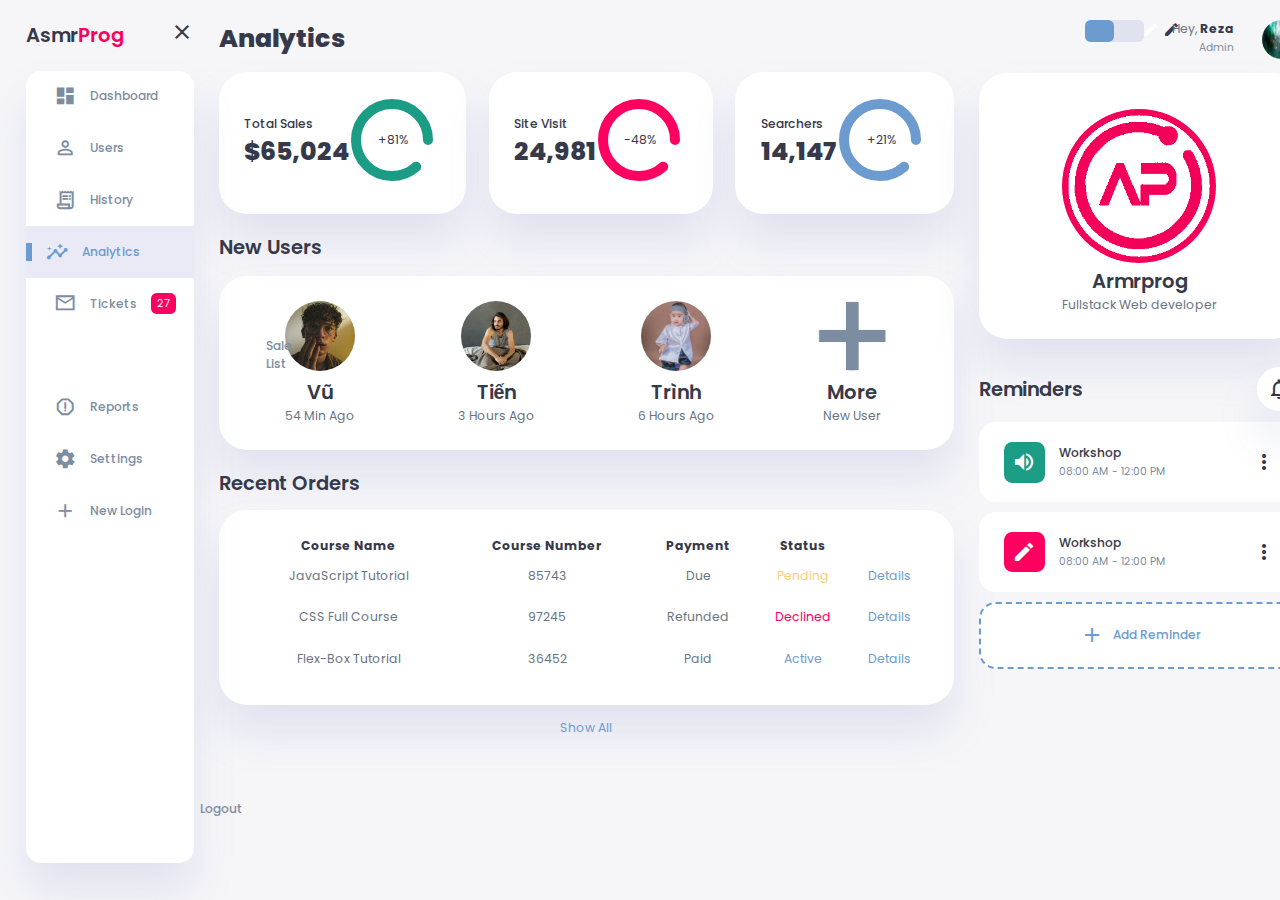
==== Admin_dashboard/index.html @ 983b375b "Initial commit" ====
<!DOCTYPE html>
<html lang="en">
<head>
    <meta charset="UTF-8">
    <meta name="viewport" content="width=device-width, initial-scale=1.0">
    <link href="https://fonts.googleapis.com/icon?family=Material+Icons+Sharp" rel="stylesheet">
    <link rel="stylesheet" href="style.css">
    <title>Document</title>
</head>
<body>
    <div class="container">
        <!-- Sidebar Section -->
        <aside>
            <div class="toggle">
                <div class="logo">
                    <img src="image/logo.png">
                    <h2>Asmr<span class="danger">Prog</span></h2>
                </div>
                <div class="close" id="close-btn">
                    <span class="material-icons-sharp">
                        close
                    </span>
                </div>
            </div>

            <div class="sidebar">
                <a href="#">
                    <span class="material-icons-sharp">
                        dashboard
                    </span>
                    <h3>Dashboard</h3>
                </a>
                <a href="#">
                    <span class="material-icons-sharp">
                        person_outline
                    </span>
                    <h3>Users</h3>
                </a>
                <a href="#">
                    <span class="material-icons-sharp">
                        receipt_long
                    </span>
                    <h3>History</h3>
                </a>
                <a href="#" class="active">
                    <span class="material-icons-sharp">
                        insights
                    </span>
                    <h3>Analytics</h3>
                </a>
                <a href="#">
                    <span class="material-icons-sharp">
                        mail_outline
                    </span>
                    <h3>Tickets</h3>
                    <span class="message-count">27</span>
                </a>
                <a href="#">
                    <span class="material-icons-sharp">
                        inventory
                    </span>
                    <h3>Sale List</h3>
                </a>
                <a href="#">
                    <span class="material-icons-sharp">
                        report_gmailerrorred
                    </span>
                    <h3>Reports</h3>
                </a>
                <a href="#">
                    <span class="material-icons-sharp">
                        settings
                    </span>
                    <h3>Settings</h3>
                </a>
                <a href="#">
                    <span class="material-icons-sharp">
                        add
                    </span>
                    <h3>New Login</h3>
                </a>
                <a href="#">
                    <span class="material-icons-sharp">
                        logout
                    </span>
                    <h3>Logout</h3>
                </a>
            </div>
        </aside>
        <!-- Main content -->
        <main>

            <h1>Analytics</h1>

            <!-- analytics -->
            <div class="analyse">
                <div class="sales">
                    <div class="status">
                        <div class="info">
                            <h3>Total Sales</h3>
                            <h1>$65,024</h1>

                        </div>
                        <div class="progresss">
                            <svg>
                                <circle cx="38" cy="38" r="36">
                                </circle>
                            
                            </svg>
                            <div class="percentage">
                                +81%
                            </div>
                        </div>
                    </div>
                </div>
                <div class="visits">
                    <div class="status">
                        <div class="info">
                            <h3>Site Visit</h3>
                            <h1>24,981</h1>

                        </div>
                        <div class="progresss">
                            <svg>
                                <circle cx="38" cy="38" r="36">
                                </circle>
                            
                            </svg>
                            <div class="percentage">
                                -48%
                            </div>
                        </div>
                    </div>
                </div>
                <div class="searchers">
                    <div class="status">
                        <div class="info">
                            <h3>Searchers</h3>
                            <h1>14,147</h1>

                        </div>
                        <div class="progresss">
                            <svg>
                                <circle cx="38" cy="38" r="36">
                                </circle>
                            
                            </svg>
                            <div class="percentage">
                                +21%
                            </div>
                        </div>
                    </div>
                </div>
            </div>
            <!-- End of analyses -->
            <div class="new-users">
                <h2>New Users</h2>
                <div class="user-list">
                    <div class="user">
                        <img src="image/profile-2.jpg">
                        <h2>Vũ</h2>
                        <p>54 Min Ago</p>
                    </div>
                    <div class="user">
                        <img src="image/profile-3.jpg">
                        <h2>Tiến</h2>
                        <p>3 Hours Ago</p>
                    </div>
                    <div class="user">
                        <img src="image/cu3.jpg">
                        <h2>Trình</h2>
                        <p>6 Hours Ago</p>
                    </div>
                    <div class="user">
                        <img src="image/plus.png">
                        <h2>More</h2>
                        <p>New User</p>
                    </div>
                </div>
            </div>
            <div class="recent-orders">
                <h2>Recent Orders</h2>
                <table>
                    <thead>
                        <tr>
                            <th>Course Name</th>
                            <th>Course Number</th>
                            <th>Payment</th>
                            <th>Status</th>
                            <th></th>
                        </tr>
                    </thead>
                    <tbody></tbody>
                </table>
                <a href="#">Show All</a>
            </div>
            <!-- end of recent order -->            
        </main>
        <div class="right-section">
            <div class="nav">
                <button id="menu-btn">
                    <span class="material-icons-sharp">
                        menu
                    </span>
                </button>
                <div class="dark-mode">
                    <span class="material-icons-sharp active">
                        light_mode
                    </span>
                    <span class="material-icons-sharp">
                        dark_mode
                    </span>
                </div>
                <div class="profile">
                    <div class="info">
                        <p>Hey, <b>Reza</b></p>
                        <small class="text-muted">Admin</small>
                    </div>
                    <div class="profile-photo">
                        <img src="image/profile-1.jpg">
                    </div>
                </div>

            </div>
            <div class="user-profile">
                <div class="logo">
                    <img src="image/logo.png">
                    <h2>
                        Armrprog
                    </h2>
                    <p>Fullstack Web developer</p>
                </div>

            </div>
            <div class="reminders">
                <div class="header">
                    <h2>Reminders</h2>
                    <span class="material-icons-sharp">
                        notifications_none
                    </span>
                </div>
                <div class="notification">
                    <div class="icon">
                        <span class="material-icons-sharp">
                            volume_up  
                        </span>
                    </div>
                    <div class="content">
                        <div class="info">
                            <h3>Workshop</h3>
                            <small class="text-muted">08:00 AM - 12:00 PM</small>
                        </div>
                        <span class="material-icons-sharp">
                            more_vert
                        </span>
                    </div>
                </div>
                <div class="notification deactive">
                    <div class="icon">
                        <span class="material-icons-sharp">
                            edit
                        </span>
                    </div>
                    <div class="content">
                        <div class="info">
                            <h3>Workshop</h3>
                            <small class="text-muted">08:00 AM - 12:00 PM</small>
                        </div>
                        <span class="material-icons-sharp">
                            more_vert
                        </span>
                    </div>
                </div>

                <div class="notification add-reminder">
                    <div>
                        <span class="material-icons-sharp">
                            add
                        </span>
                        <h3>Add Reminder</h3>
                    </div>
                </div>
            </div>
        </div>
    </div>


    <script src="index.js"></script>
    <script src="orders.js"></script>
</body>
</html>
---- Admin_dashboard/style.css ----
@import url('https://fonts.googleapis.com/css2?family=Poppins:wght@200;800&display=swap');
:root{
    --color-primary: #6C9BCF;
    --color-danger : #FF0060;
    --color-success: #1B9C85;
    --color-warning : #F7D06D;
    --color-white : #fff;
    --color-info-dark : #7d8da1;
    --color-dark: #363949;
    --color-light: rgba(132,139,200,0.18);
    --color-dark-variant : #677483;
    --color-background : #f6f6f9;

    --card-border-radius : 2rem;
    --border-radius-1: 0.4rem;
    --border-radius-2 : 1.2rem;
    --card-padding: 1.8rem;
    --padding-1: 1.2em;
    --box-shadow : 0 2rem 3rem var(--color-light);

}

.dark-mode-variables{
    --color-background : #181a1e;
    --color-white : #202528;
    --color-dark: #edeffd;
    --color-dark-variant : #a3bdcc;
    --color-white : rgba(0,0,0,0.4);
    --box-shadow : 0 2rem 3rem var(--color-light);
}

*{
    margin: 0;
    padding: 0;
    outline: 0;
    appearance: 0;
    border: 0;
    text-decoration: none;
    box-sizing: border-box;

}

html{
    font-size: 14px;
}

body{
    width: 100vw;
    height: 100vh;
    font-family: 'Poppins', sans-serif;
    font-size: 0.88rem;
    user-select: none;
    overflow-x:hidden ;
    color: var(--color-dark);
    background-color: var(--color-background);
}

a{
    color: var(--color-dark);
}

img{
    display: block;
    width: 100%;
    object-fit: cover;
}

h1{
    font-weight: 800;
    font-size:1.8rem ;
}
h2{
    font-weight: 600;
    font-size:1.4rem ;
}
h3{
    font-weight: 500;
    font-size:0.87rem ;
}

small{
    font-size: 0.76rem;
}
p{color: var(--color-dark-variant);}

b{color: var(--color-dark)}

.text-muted{
    color: var(--color-info-dark);
}
.primary{
    color: var(--color-primary);
}
.danger{
    color: var(--color-danger);
}

.success{
    color: var(--color-success);
}
.warning{
    color: var(--color-warning);
}

.container{
    display: grid;
    width: 96%;
    margin: 0 auto;
    gap: 1.8rem;
    grid-template-columns: 12rem auto 23rem;

}
aside{
    height: 100vh;

}
aside .toggle{
    display: flex;
    align-items: center;
    justify-content: space-between;
    margin-top: 1.4rem;
}

aside .toggle .logo{
    display: flex;
    gap: 0.5rem;
}
aside .toggle .logo img{
    padding-right: 1rem;
    display: none;
}

aside .sidebar{
    display: flex;
    flex-direction: column;
    background-color: var(--color-white);
    box-shadow: var(--box-shadow);
    border-radius: 15px;
    height: 88vh;
    position: relative;
    top: 1.5rem;
    transition: all 0.3s ease;
}

aside .sidebar:hover{
    box-shadow: none;
}
aside .sidebar a{
    display: flex;
    align-items: center;
    color: var(--color-info-dark);
    height: 3.7rem;
    gap: 1rem;
    position: relative;
    margin-left: 2rem;
    transition: all 0.3s ease;
}

aside .sidebar a span{
    font-size:  1.6rem;
    transition:  all 0.3rem ease;
}
aside .sidebar a:last-child{
    position: absolute;
    bottom: 2rem;
    width: 100%;
}
aside .sidebar a.active{
    width: 100%;
    color: var(--color-primary);
    background-color: var(--color-light);
    margin-left: 0;
}
aside .sidebar a.active::before{
    content: '';
    width: 6px;
    height: 18px;
    background-color: var(--color-primary);
}
aside .sidebar a.active span{
    color: var(--color-primary);
    margin-left: calc(1rem-3px );
}
aside .sidebar a:hover{
    color: var(--color-primary);
}
aside .sidebar a:hover span{
    margin-left: 0.6rem;
}

aside .sidebar .message-count{
    background-color: var(--color-danger);
    padding: 2px 6px;
    color: var(--color-white);
    font-size: 11px;
    border-radius: var(--border-radius-1);
}

main{
    margin-top:1.4rem;

}
main .analyse{
    display: grid;
    grid-template-columns: repeat(3, 1fr);
    gap: 1.6rem;
}

main .analyse >div{
    background-color: var(--color-white);
    padding: var(--card-padding);
    border-radius: var(--card-border-radius);
    margin-top: 1rem;
    box-shadow: var(--box-shadow);
    cursor: pointer;
    transition: all 0.3s ease;

}
main .analyse > div:hover{
    box-shadow: none;
}
main .analyse > div .status{
    display: flex;
    align-items: center;
    justify-content: space-between;
}
main .analysics h3{
    margin-left: 0.6rem;
    font-size: 1rem;
}

main .analyse .progresss{
    position: relative;
    width: 92px;
    height: 92px;
    border-radius: 50%;
}
main .analyse svg{
    width: 7rem;
    height: 7rem;
}
main .analyse svg circle{
    fill:none;
    stroke-width: 10;
    stroke-linecap: round;
    transform: translate(5px,5px);
}


main .analyse .sales svg circle{
    stroke: var(--color-success);
    stroke-dashoffset: -30;
    stroke-dasharray: 200;
}
main .analyse .searchers svg circle{
    stroke: var(--color-primary);
    stroke-dashoffset: -30;
    stroke-dasharray: 200;
}
main .analyse .visits svg circle{
    stroke: var(--color-danger);
    stroke-dashoffset: -30;
    stroke-dasharray: 200;
}


main .analyse .progresss .percentage{
    position:absolute;
    top: -3px;
    left: -1px;
    display: flex;
    align-items: center;
    justify-content: center;
    height: 100%;
    width: 100%;
}

main .new-users{
    margin-top: 1.3rem;
}
main .new-users .user-list{
    background-color: var(--color-white);
    padding: var(--card-padding);
    border-radius: var(--card-border-radius);
    margin-top: 1rem;
    box-shadow: var(--box-shadow);
    display: flex;
    justify-content: space-around;
    flex-wrap: wrap;
    gap: 1.4rem;
    cursor: pointer;
    transition: all 0.3s ease;    
}

main .new-users .user-list:hover{
    box-shadow: none;
}
main .new-users .user-list .user{
    display: flex;
    flex-direction: column;
    align-items: center;
    justify-content: center;
}
main .new-users .user-list .user img{
    width: 5rem;
    height: 5rem;
    margin-bottom: 0.4rem;
    border-radius: 50%;
}



main .recent-orders{
    margin-top: 1.3rem;
}
main .recent-orders h2{
    margin-bottom: 0.8rem;
}

main .recent-orders table{
    background-color: var(--color-white);
    width: 100%;
    padding: var(--card-padding);
    text-align: center;
    box-shadow: var(--box-shadow);
    border-radius: var(--card-border-radius);
    transition: all 0.3s ease;
}

main .recent-orders table:hover{
    box-shadow: none;
}

main table tbody td{
    height: 2.8rem;
    border-radius: 1px solid var(--color-light);
    color: var(--color-dark-variant);

}
main table tbody tr:last-child td{
    border: none;
}
main .recent-orders a{
    text-align: center;
    display: block;
    margin: 1rem auto;
    color: var(--color-primary);
}

.right-section{
    margin-top: 1.4rem;
}
.right-section .nav{
    display: flex;
    justify-content: end;
    gap: 2rem;
}
.right-section .nav button{
    display: none;
}
.right-section .dark-mode{
    background-color: var(--color-light);
    display: flex;
    justify-content: space-between;
    align-items: center;
    height: 1.6rem;
    width: 4.2rem;
    cursor: pointer;
    border-radius: var(--border-radius-1);
}
.right-section .dark-mode span{
    font-size: 1.2rem;
    width: 50%;
    height: 100%;
    display: flex;
    align-items: center;
    justify-content: center;
}

.right-section .dark-mode span.active{
    background-color: var(--color-primary);
    color: white;
    border-radius: var(--border-radius-1);
    
}

.right-section .nav .profile{
    display: flex;
    gap: 2rem;
    text-align: right   ;
}
.right-section .nav .profile .profile-photo{
    width: 2.8rem;
    height: 2.8rem;
    border-radius: 50%;
    overflow: hidden;
}

.right-section .user-profile{
    display: flex;
    justify-content: center;
    text-align: center;
    margin-top: 1rem;
    background-color: var(--color-white);
    padding:   var(--card-padding);
    border-radius: var(--card-border-radius);
    box-shadow: var(--box-shadow);
    cursor: pointer;
    transition: all 0.3s ease;
}
.right-section .user-profile:hover{
    box-shadow: none;
}
.right-section .user-profile img{
    width: 11rem;
    height: auto;
    margin-top: 0.8rem;
    border-radius: 50%;
}

.right-section .user-profile h2{
    margin-top: 0.2rem;

}
.right-section .reminders{
    margin-top: 2rem;
}
.right-section .reminders .header{
    display: flex;
    align-items: center;
    justify-content: space-between;
    margin-bottom: 0.8rem;
}
.right-section .reminders .header span{
    padding: 10px;
    box-shadow: var(--box-shadow);
    background-color: var(--color-white);
    border-radius: 50%;
}
.right-section .reminders .notification{
    background-color: var(--color-white);
    display: flex;
    align-items: center;
    gap: 1rem   ;
    padding: 1.4rem var(--card-padding);
    margin-bottom: 0.7rem;
    border-radius: var(--border-radius-2);
    cursor: pointer;
    transition: ll 0.3s ease;
}  

.right-section .reminders .notification:hover{
    box-shadow: none;
}
.right-section .reminders .notification .content{
    display: flex;
    justify-content: space-between;
    align-items: center;
    margin: 0;
    width: 100%;
}
.right-section .reminders .notification .icon{
    padding: 0.6rem;
    color: var(--color-white);
    background-color: var(--color-success);
    border-radius: 20%;
    display: flex;
}
.right-section .reminders .notification.deactive .icon{
    background-color: var(--color-danger);
}
.right-section .reminders .add-reminder{
    background-color: var(--color-white);
    border: 2px dashed var(--color-primary);
    color: var(--color-primary);
    display: flex;
    align-items: center;
    justify-content: center;
    cursor: pointer;
}
.right-section .reminders .add-reminder:hover{
    background-color: var(--color-primary);
    color: white;
}
.right-section .reminders .add-reminder div{
    display: flex;
    align-items: center;
    gap: 0.6rem;
} 

@media screen and (max-width : 1200px){
    .container{
        width: 95%;
        grid-template-columns: 7rem auto 23rem;
    }

    aside .logo h2{
        display: none;
    }

    aside .sidebar h3{
        display: none;
    }

    aside .sidebar a{
        width: 5.6rem;
    }

    aside .sidebar a:last-child{
        position: relative;
        margin-top: 1.8rem;
    }

    main .analyse{
        grid-template-columns: 1fr;
        gap: 0;
    }

    main .new-users .user-list .user{
        flex-basis: 40%;
    }

    main .recent-orders {
        width: 94%;
        position: absolute;
        left: 50%;
        transform: translateX(-50%);
        margin: 2rem 0 0 0.8rem;
    }

    main .recent-orders table{
        width: 83vw;
    }

    main table thead tr th:last-child,
    main table thead tr th:first-child{
        display: none;
    }

    main table tbody tr td:last-child,
    main table tbody tr td:first-child{
        display: none;
    }

}

@media screen and (max-width:768px) {
    .container{
        width: 100%;
        grid-template-columns: 1fr;
        padding: 0 var(--padding-1);
    }
    aside{
        position: fixed;
        background-color: var(--color-white);
        width: 15rem;
        z-index: 3;
        box-shadow: 1rem 3rem 4rem var(--color-light);
        height: 100vh;
        left: -100%;
        display: none;
        animation: showMenu 0.4s ease forwards;
    }
    @keyframs showMenu{
        to{
            left:0;
        }
    }
    aside .logo{
        margin-top: 1rem;
    }
    aside .logo h2{
        display: inline-block;
    }
    aside .sidebar h3{
        display: inline;
    }
    aside .sidebara{
        width: 100%;
        height: 3.4rem;
    }

    aside .sidebar a:last-child{
        position: absolute;
        bottom: 5rem;
    }
    aside .toggle .close{
        display: inline-block;
        cursor: pointer;
    }

    main{
        margin-top: 8rem;
        padding :0 1rem;
    }
    main .new-users .user-list .user{
        flex-basis: 35%;
    }
    main .recent-orders{
        position: relative; 
        margin: 3rem 0 0 0;
        width: 100%;

    }
    main .recent-orders table{
        width: 100%;
        margin: 0;
    }
    .right-section{
        width: 94%;
        margin: 0;
    }
    
    .right-section .nav{
        position: fixed;
        top: 0;
        left: 0;
        align-items: center;
        background-color: var(--color-white);
        padding: 0 var(--padding-1);
        height: 4.6rem;
        width: 100%;
        z-index: 2;
        box-shadow: 0 1rem 1rem var(--color-light);
    }
    .right-section .nav .dark-mode{
        width: 4.4rem;
        position: absolute;
        left: 66%;
    }
    .right-section .profile .info{
        display: none;
    }
    .right-section .nav button{
        display: inline-block;
        background-color: transparent;
        cursor: pointer;
        color:var(--color-dark);
        position: absolute;
        left: 1rem;
    }
    .right-section .nav button span{
        font-size: 2rem;
    }
}
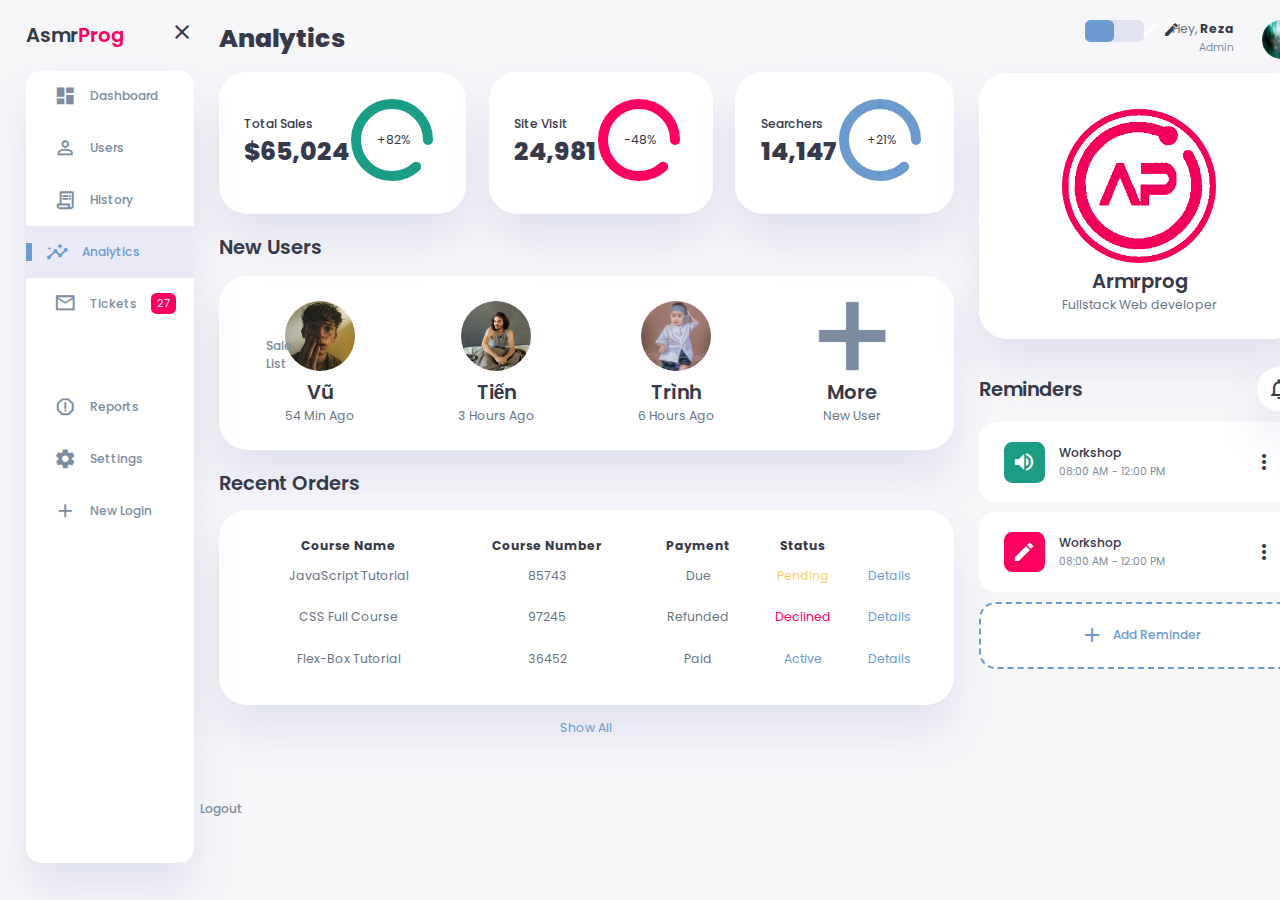
==== commit d1e5f351: "Update index.html" ====
--- a/Admin_dashboard/index.html
+++ b/Admin_dashboard/index.html
@@ -108,7 +108,7 @@
                             
                             </svg>
                             <div class="percentage">
-                                +81%
+                                +82%
                             </div>
                         </div>
                     </div>
